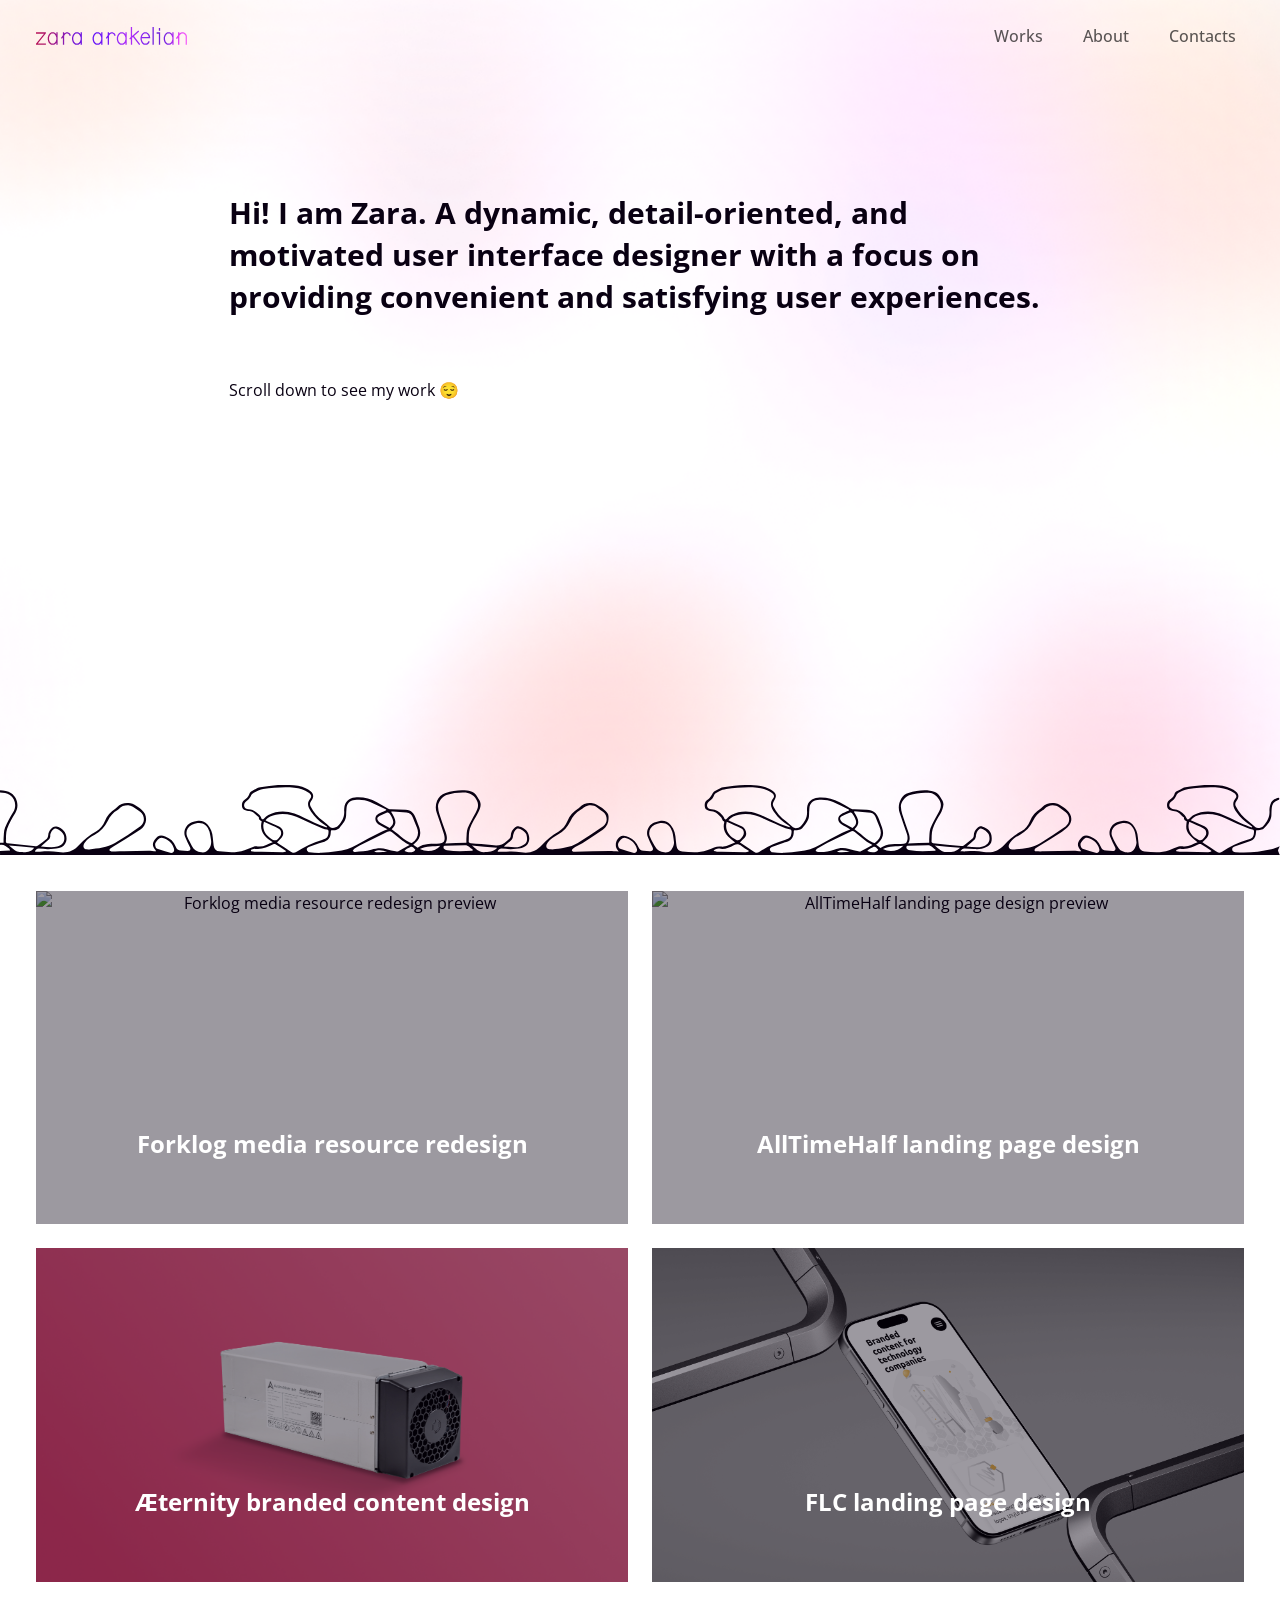
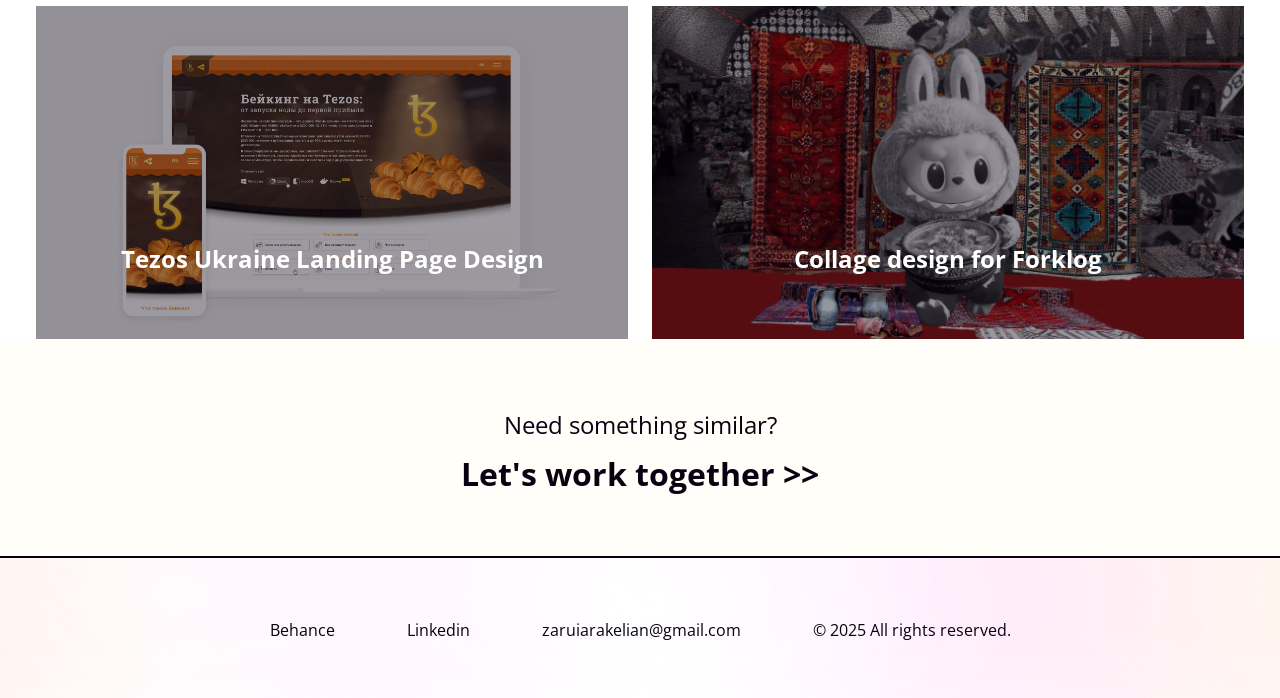
==== index.html @ 42872d37 "first commit" ====
<!DOCTYPE html>
<html lang="en">

<head>
    <meta charset="UTF-8">
    <meta name="viewport" content="width=device-width, initial-scale=1.0">
    <title>Zara Arakelian | Portfolio</title>
    <meta name="description"
        content="Portfolio website of Zara Arakelian, UI designer focused on convenient and satisfying user experiences.">
    <link rel="preconnect" href="https://fonts.googleapis.com">
    <link rel="preconnect" href="https://fonts.gstatic.com" crossorigin>
    <link href="https://fonts.googleapis.com/css2?family=Open+Sans:wght@400;600;700;800&display=swap" rel="stylesheet">
    <link href="https://cdn.jsdelivr.net/npm/bootstrap@5.3.3/dist/css/bootstrap.min.css" rel="stylesheet">
    <link rel="stylesheet" href="css/style.css">
</head>

<body>
    <header class="site-header">
        <div class="desktop-container">
            <div class="container-fluid">
                <!-- <nav class="desktop-nav" aria-label="Main navigation">
                        <a href="#works">Works</a>
                        <a href="about.html">About</a>
                        <a href="contact.html">Contacts</a>
                    </nav> -->
                <nav class="navbar navbar-expand-lg justify-content-between">
                    <a href="index.html" class="logo">
                        <img src="images/logo_zara_arakelian.svg" alt="Zara Arakelian logo">
                    </a>
                    <button class="navbar-toggler" type="button" data-bs-toggle="collapse" data-bs-target="#navbarNav">
                        <span class="navbar-toggler-icon"></span>
                    </button>
                    <div class="collapse navbar-collapse justify-content-end" id="navbarNav">
                        <ul class="navbar-nav">
                            <li class="nav-item">
                                <a class="nav-link" href="#works">Works</a>
                            </li>
                            <li class="nav-item">
                                <a class="nav-link" href="about.html">About</a>
                            </li>
                            <li class="nav-item">
                                <a class="nav-link" href="contact.html">Contacts</a>
                            </li>
                        </ul>
                    </div>
                </nav>
            </div>
        </div>
    </header>

    <main>
        <section class="hero-section">
            <div class="desktop-container">
                <div class="hero-text-wrap">
                    <h1>
                        Hi! I am Zara. A dynamic, detail-oriented, and motivated user
                        interface designer with a focus on providing convenient and
                        satisfying user experiences.
                    </h1>

                    <p class="scroll-note"><a href="#works">Scroll down to see my work 😌</a></p>
                </div>
            </div>

            <div class="hero-line">
                <img src="images/line-art.svg" alt="">
            </div>
        </section>

        <section class="projects-section" id="works">
            <div class="desktop-container">
                <div class="projects-grid container">
                    <div class="row g-4">
                        <article class="col-12 col-md-6 col-lg-6">
                            <div class="project-card">
                                <a href="forklog.html" class="project-link">
                                    <img src="images/project-forklog.png" alt="Forklog media resource redesign preview">
                                    <h2>Forklog media resource redesign</h2>
                                </a>
                            </div>
                        </article>

                        <article class="col-12 col-md-6 col-lg-6">
                            <div class="project-card">
                                <a href="AllTimeHalf.html" class="project-link">
                                    <img src="images/project-alltimehalf.png"
                                        alt="AllTimeHalf landing page design preview">
                                    <h2>AllTimeHalf landing page design</h2>
                                </a>
                            </div>
                        </article>

                        <article class="col-12 col-md-6 col-lg-6">
                            <div class="project-card">
                                <a href="Æternity.html" class="project-link">
                                    <img src="images/project-aeternity.png"
                                        alt="Æternity branded content design preview">
                                    <h2>Æternity branded content design</h2>
                                </a>
                            </div>
                        </article>

                        <article class="col-12 col-md-6 col-lg-6">
                            <div class="project-card">
                                <a href="FLC.html" class="project-link">
                                    <img src="images/project-flc.png" alt="FLC landing page design preview">
                                    <h2>FLC landing page design</h2>
                                </a>
                            </div>
                        </article>

                        <article class="col-12 col-md-6 col-lg-6">
                            <div class="project-card">
                                <a href="Tezos.html" class="project-link">
                                    <img src="images/project-tezos.png" alt="Tezos Ukraine Landing Page Design preview">
                                    <h2>Tezos Ukraine Landing Page Design</h2>
                                </a>
                            </div>
                        </article>

                        <article class="col-12 col-md-6 col-lg-6">
                            <div class="project-card">
                                <a href="Collage.html" class="project-link">
                                    <img src="images/labubu.png" alt="Collage design for Forklog preview">
                                    <h2>Collage design for Forklog</h2>
                                </a>
                            </div>
                        </article>
                    </div>
                </div>
            </div>
        </section>

        <section class="work-cta-section">
            <div class="desktop-container">
                <div class="work-cta-wrap">
                    <p class="work-cta-subtitle">Need something similar?</p>
                    <a href="contact.html" class="work-cta-link">Let's work together &gt;&gt;</a>
                </div>
            </div>
        </section>
    </main>

    <footer class="site-footer">
        <div class="footer-container">
            <div class="footer-links">
                <a href="https://www.behance.net/zaruiarakelian">Behance</a>
                <a href="https://www.linkedin.com/in/zarui-arakelian/">Linkedin</a>
                <a href="mailto:zaruiarakelian@gmail.com">zaruiarakelian@gmail.com</a>
                <p class="copyright">© 2025 All rights reserved.</p>
            </div>
        </div>   
    </footer>

</body>

<script src="https://cdn.jsdelivr.net/npm/bootstrap@5.3.0/dist/js/bootstrap.bundle.min.js"></script>
</body>

</html>
---- css/style.css ----
* {
    box-sizing: border-box;
}

html {
    scroll-behavior: smooth;
}

body {
    margin: 0;
    padding: 0;
    font-family: "Open Sans", sans-serif;
    color: #090012;
    font-size: 16px;
}



img {
    display: block;
    max-width: 100%;
}


a {
    text-decoration: none;
    color: inherit;
}

a:hover {
    color: #560EC3;
}

.logo img {
    height: 18px;
    width: auto;
}

.desktop-container {
    display: flex;
    width: 100%;
    padding-left: 24px;
    padding-right: 24px;
    margin: 0 auto;
    justify-content: center;
}

/* HEADER */
.site-header {
    position: fixed;
    top: 0;
    left: 0;
    width: 100%;
    z-index: 10;
    padding-top: 8px;
    /* background-color: #FFFEF966; */
    height: auto;
    min-height: 70px;
}

.header-row {
    display: flex;
    align-items: center;
    justify-content: space-between;
}

@media (max-width: 991.98px) {
    .navbar {
        align-items: flex-start;
    }

    .navbar-collapse {
        width: 100%;
        margin-top: 12px;
        background-color: #090012;
        border-radius: 16px;
        padding: 16px 20px;

    }

    .nav-item a {
        color: #FCF7EE;
    }

    .navbar-nav {
        gap: 24px;
    }
}

.navbar-nav {
    gap: 24px;
}

.nav-item a {
    font-size: 16px;
    font-weight: 500;
}

.nav-item a:hover {
    color: #560EC3;
}

.navbar-toggler {
    border: none;
    box-shadow: none;
}

.navbar-toggler:focus {
    box-shadow: none;
}

/* .navbar-toggler-icon{
  background-image: url("images/Menu.svg");
} */


/* HERO */
.hero-section {
    background-image: url("../images/background.png");
    background-size: cover;
    background-position: center;
    background-repeat: no-repeat;
    min-height: 95vh;
    position: center;
    padding-top: 15%;
}


.hero-text-wrap {
    width: 70%;
    max-width: 1440px;
    /* margin-left: 15%; */
    margin: 0 auto;
    padding: 0 20px;
    box-sizing: border-box;
}

.hero-text-wrap h1 {
    margin: 0;
    font-size: 30px;
    line-height: 140%;
    font-weight: 700;
    letter-spacing: -0 em;
}

.scroll-note {
    margin-top: 64px;
    font-size: 16px;
    line-height: 1.1;
    font-weight: 400;
}

.hero-line {
    position: absolute;
    left: 0;
    right: 0;
    bottom: 5vh;
    width: 100%;
}

.hero-line img {
    width: 100%;
    height: auto;
}

/* PROJECTS */
.projects-section {
    padding: 36px 0 0;
}

.projects-grid {
    display: flex;
    /* grid-template-columns: repeat(2, 1fr); */
    /* gap: 24px; */
    width: 100%;
    flex-wrap: wrap;
    background-color: #ffffff;
}

.container {
    max-width: 1440px;
}


.project-card {
    overflow: hidden;
    position: relative;
    /* background: #d9d9d9; */
    text-align: center;
    transition: border-radius 0.3s ease;
}

.project-card:hover {
    border-radius: 400px;
}

.project-link {
    position: relative;
    display: block;
    aspect-ratio: 657 / 370;
}

/* .project-card:hover img {
    transform: scale(1.01);
} */

.project-link img {
    width: 100%;
    height: 100%;
    object-fit: cover;
}

.project-link::after {
    content: "";
    position: absolute;
    inset: 0;
    background: rgba(9, 0, 18, 0.4);
}

.project-link h2 {
    position: absolute;
    left: 16px;
    right: 16px;
    bottom: 60px;
    text-align: center;
    color: #ffffff;
    font-size: 24px;
    line-height: 1;
    font-weight: 700;
    z-index: 2;
}

/* CTA */
.cta-section {
    padding: 0 0 80px;
}

.cta-wrap {
    text-align: center;
}

.cta-link {
    display: inline-block;
    font-size: 30px;
    line-height: 1;
    font-weight: 700;
    /* letter-spacing: -0.03em; */
}

/* FOOTER */
.site-footer {
    padding: 10px 36px 60px;
    border-top: 2px solid #090012;
    background-image: url("../images/footer-background.png");
    background-size: cover;
    background-position: center;
    background-repeat: no-repeat;
    justify-content: center;
}

.footer-links {
    display: flex;
    gap: 72px;
    margin-top: 54px;
    justify-content: center;
}

.footer-links a {
    font-size: 16px;
    line-height: 1;
    font-weight: 400;
}

.copyright {
    margin: 0;
    font-size: 16px;
    line-height: 1;
    font-weight: 400;
}

.contact-page {
    padding-top: 140px;
    min-height: 100vh;
    background:
        linear-gradient(rgba(255, 255, 255, 0.72), rgba(255, 255, 255, 0.72)),
        url("../images/contact-bg-desktop.jpg") center top / cover no-repeat;
}

.contact-section {
    padding: 40px 0 80px;
}

.contact-layout {
    width: 100%;
    max-width: 829px;
}

.contact-title {
    margin: 0;
    font-size: 40px;
    line-height: 0.95;
    font-weight: 700;
    color: #090012;
}

.contact-info {
    display: flex;
    flex-direction: column;
    gap: 24px;
}

.contact-item {
    display: flex;
    align-items: center;
    gap: 16px;
}

.contact-icon {
    width: 34px;
    height: 34px;
}

.contact-item p,
.contact-item a {
    margin: 0;
    font-size: 17px;
    color: #090012;
}

.contact-item a:hover {
    color: #560EC3;
}

.contact-meta p {
    margin-bottom: 24px;
    font-size: 22px;
    line-height: 1.4;
    color: #090012;
}

.contact-meta a {
    color: #090012;
}

.contact-form {
    max-width: 100%;
}

.form-label {
    margin-bottom: 12px;
    font-size: 14px;
    font-weight: 400;
    color: #090012;
}

.form-bottom {
    text-align: right;
}

/* по умолчанию поля обычные */

.custom-input {
    min-height: 48px;
    padding: 14px 18px;
    border: 1px solid #F2E6DA;
    border-radius: 8px;
    background-color: #FCF7EE;
    color: #090012;
    font-size: 14px;
    box-shadow: none;
}

/* красная рамка только после submit */
.was-validated .custom-input:invalid {
    border-color: #DF3737;
}

/* зелёная рамка только после submit */
.was-validated .custom-input:valid {
    border-color: #BADA55;
}

/* textarea */
.custom-textarea {
    min-height: 190px;
    resize: vertical;
}

.custom-input:focus {
    background-color: #FCF7EE;
    color: #090012;
    box-shadow: none;
    border: 1px solid #8598d3;
}

.invalid-feedback {
    display: none;
    font-size: 15px;
    color: #DF3737;
}

.was-validated .custom-input:invalid~.invalid-feedback {
    display: block;
}

/* note */
.form-note {
    margin-bottom: 20px;
    font-size: 14px;
    font-weight: 400;
    color: #090012;
    text-align: left;
}

/* button */
.submit-btn {
    min-width: 180px;
    padding: 8px 72px;
    border: 2px solid #090012;
    border-radius: 999px;
    background-color: transparent;
    color: #090012;
    font-size: 20px;
    font-weight: 700;
    transition: 0.25s ease;
}

.submit-btn:hover,
.submit-btn:focus-visible {
    background-color: #090012;
    color: #FFFEF9;
    border-color: #090012;
}

/* active nav item */
.active-link {
    position: relative;
}

.active-link::after {
    content: "";
    position: absolute;
    left: 0;
    bottom: -6px;
    width: 100%;
    height: 2px;
    background: #090012;
}

.about-page .custom-container {
    max-width: 657px;
    margin-top: 114px;
    margin-bottom: 114px;
}

.about-page h1 {
    font-size: 40px;
    font-weight: 700;
    margin-bottom: 24px;
}

.about-page h2 {
    font-size: 16px;
    font-weight: 700;
    text-transform: uppercase;
    text-align: right;
}

.about-page+hr {
    width: 70%;
    margin: 0 auto 0 auto;
    height: 0;
    border: 1px solid #090012;
    background-color: #090012;
}

.about-page .row {
    margin-bottom: 24px;
}

.about-page .row p,
.about-page .row li {
    line-height: 1.6;
}

/* responsive */
@media (max-width: 991.98px) {
    .contact-page {
        padding-top: 110px;
        background:
            linear-gradient(rgba(255, 255, 255, 0.72), rgba(255, 255, 255, 0.72)),
            url("../images/contact-bg-mobile.jpg") center top / cover no-repeat;
    }

    .contact-title {
        font-size: 52px;
    }

    .contact-meta p {
        font-size: 18px;
    }

    .form-label {
        font-size: 18px;
    }

    .project-link h2 {
        font-size: 16px;
        bottom: 20px;
    }
}

@media (max-width: 575.98px) {
    .contact-title {
        font-size: 42px;
    }

    .custom-input {
        font-size: 16px;
        min-height: 54px;
    }

    .project-link h2 {
        font-size: 16px;
    }

    .submit-btn {
        width: 100%;
        font-size: 18px;
    }
}


/* WORK PAGE */
.work-page {
    background: #FFFEF9;
    color: #090012;
}

.work-hero {
    padding-top: 120px;
    padding-bottom: 112px;
}

.work-heading-block {
    max-width: 520px;
}

.work-title {
    margin: 0 0 28px;
    font-size: 38px;
    font-weight: 800;
    color: #090012;
}

.work-project-link {
    display: inline-block;
    margin-bottom: 18px;
    font-size: 20px;
    line-height: 1.2;
    text-decoration: underline;
    color: #090012;
}

.work-year {
    margin: 0;
    font-size: 20px;
    line-height: 1.2;
    color: #090012;
}

.work-description-block {
    max-width: 620px;
    padding-top: 12px;
}

.work-description-block p {
    margin: 0;
    font-size: 20px;
    line-height: 1.35;
    color: #090012;
}

.work-cover-block {
    margin-top: 56px;
}

.work-cover-image {
    width: 100%;
    display: block;
    object-fit: cover;
}

.work-meta-block {
    margin-top: 56px;
    justify-content: center;
}

.tag-group {
    max-width: 100%;
}

.tag-title {
    margin: 0 0 16px;
    font-size: 24px;
    line-height: 1.1;
    font-weight: 700;
    color: #090012;
}

.tag-list {
    display: flex;
    flex-wrap: wrap;
    gap: 14px;
}

.tag-pill {
    display: inline-flex;
    align-items: center;
    justify-content: center;
    min-width: 140px;
    min-height: 36px;
    padding: 8px 18px;
    border-radius: 8px;
    background: #F1EFED;
    font-size: 14px;
    line-height: 1;
    color: #090012;
}

.work-divider-line {
    width: 100%;
    overflow: hidden;
    line-height: 0;
}

.work-divider-line img {
    width: 100%;
    display: block;
    transform: scaleY(-1);
}

.work-cta-section {
    padding: 72px 0 64px;
    background: #FFFEF9;
}

.work-cta-wrap {
    text-align: center;
}

.work-cta-subtitle {
    margin: 0 0 18px;
    font-size: 24px;
    line-height: 1.2;
    font-weight: 400;
    color: #090012;
}

.work-cta-link {
    display: inline-block;
    font-size: 32px;
    line-height: 1;
    font-weight: 700;
    color: #090012;
    transition: transform 0.25s ease;
}

.work-cta-link:hover,
.work-cta-link:focus-visible {
    transform: translateX(6px);
}

.site-footer-work {
    border-top: 3px solid #090012;
    background:
        linear-gradient(rgba(255, 255, 255, 0.55), rgba(255, 255, 255, 0.55)),
        url("../images/footer-bg-desktop.jpg") center / cover no-repeat;
}

.footer-links-work {
    gap: 42px;
    justify-content: center;
    flex-wrap: wrap;
}

.footer-links-work .copyright {
    margin-left: 12px;
}

/* responsive */
@media (max-width: 1199.98px) {
    .work-title {
        font-size: 58px;
    }

    .work-description-block p {
        font-size: 18px;
    }
}

@media (max-width: 991.98px) {
    .work-hero {
        padding-top: 104px;
        padding-bottom: 56px;
    }

    .work-title {
        font-size: 48px;
        max-width: 9ch;
    }

    .work-project-link,
    .work-year,
    .work-description-block p {
        font-size: 18px;
    }

    .work-cover-block {
        margin-top: 36px;
    }

    .work-meta-block {
        margin-top: 40px;
    }

    .tag-title {
        font-size: 20px;
    }

    .tag-pill {
        min-width: 120px;
    }

    .work-cta-section {
        padding: 56px 0 52px;
    }

    .work-cta-subtitle {
        font-size: 20px;
    }

    .work-cta-link {
        font-size: 26px;
    }

    .site-footer-work {
        background:
            linear-gradient(rgba(255, 255, 255, 0.55), rgba(255, 255, 255, 0.55)),
            url("../images/footer-bg-mobile.jpg") center / cover no-repeat;
    }
}

@media (max-width: 575.98px) {
    .work-hero {
        padding-top: 92px;
        padding-bottom: 48px;
    }

    .work-title {
        margin-bottom: 22px;
        font-size: 36px;
        line-height: 1.05;
        max-width: 8ch;
    }

    .work-project-link {
        margin-bottom: 20px;
        font-size: 16px;
    }

    .work-year {
        font-size: 16px;
    }

    .work-description-block {
        padding-top: 0;
    }

    .work-description-block p {
        font-size: 16px;
        line-height: 1.4;
    }

    .work-cover-block {
        margin-top: 28px;
    }

    .work-meta-block {
        margin-top: 36px;
    }

    .tag-title {
        margin-bottom: 14px;
        font-size: 18px;
    }

    .tag-list {
        gap: 10px 16px;
    }

    .tag-pill {
        min-width: 104px;
        min-height: 32px;
        padding: 8px 14px;
        font-size: 12px;
    }

    .work-cta-section {
        padding: 48px 0 44px;
    }

    .work-cta-subtitle {
        margin-bottom: 14px;
        font-size: 18px;
    }

    .work-cta-link {
        font-size: 24px;
    }

    .footer-links-work {
        justify-content: flex-start;
        gap: 18px 28px;
    }

    .footer-links-work .copyright {
        margin-left: 0;
        width: 100%;
    }
}
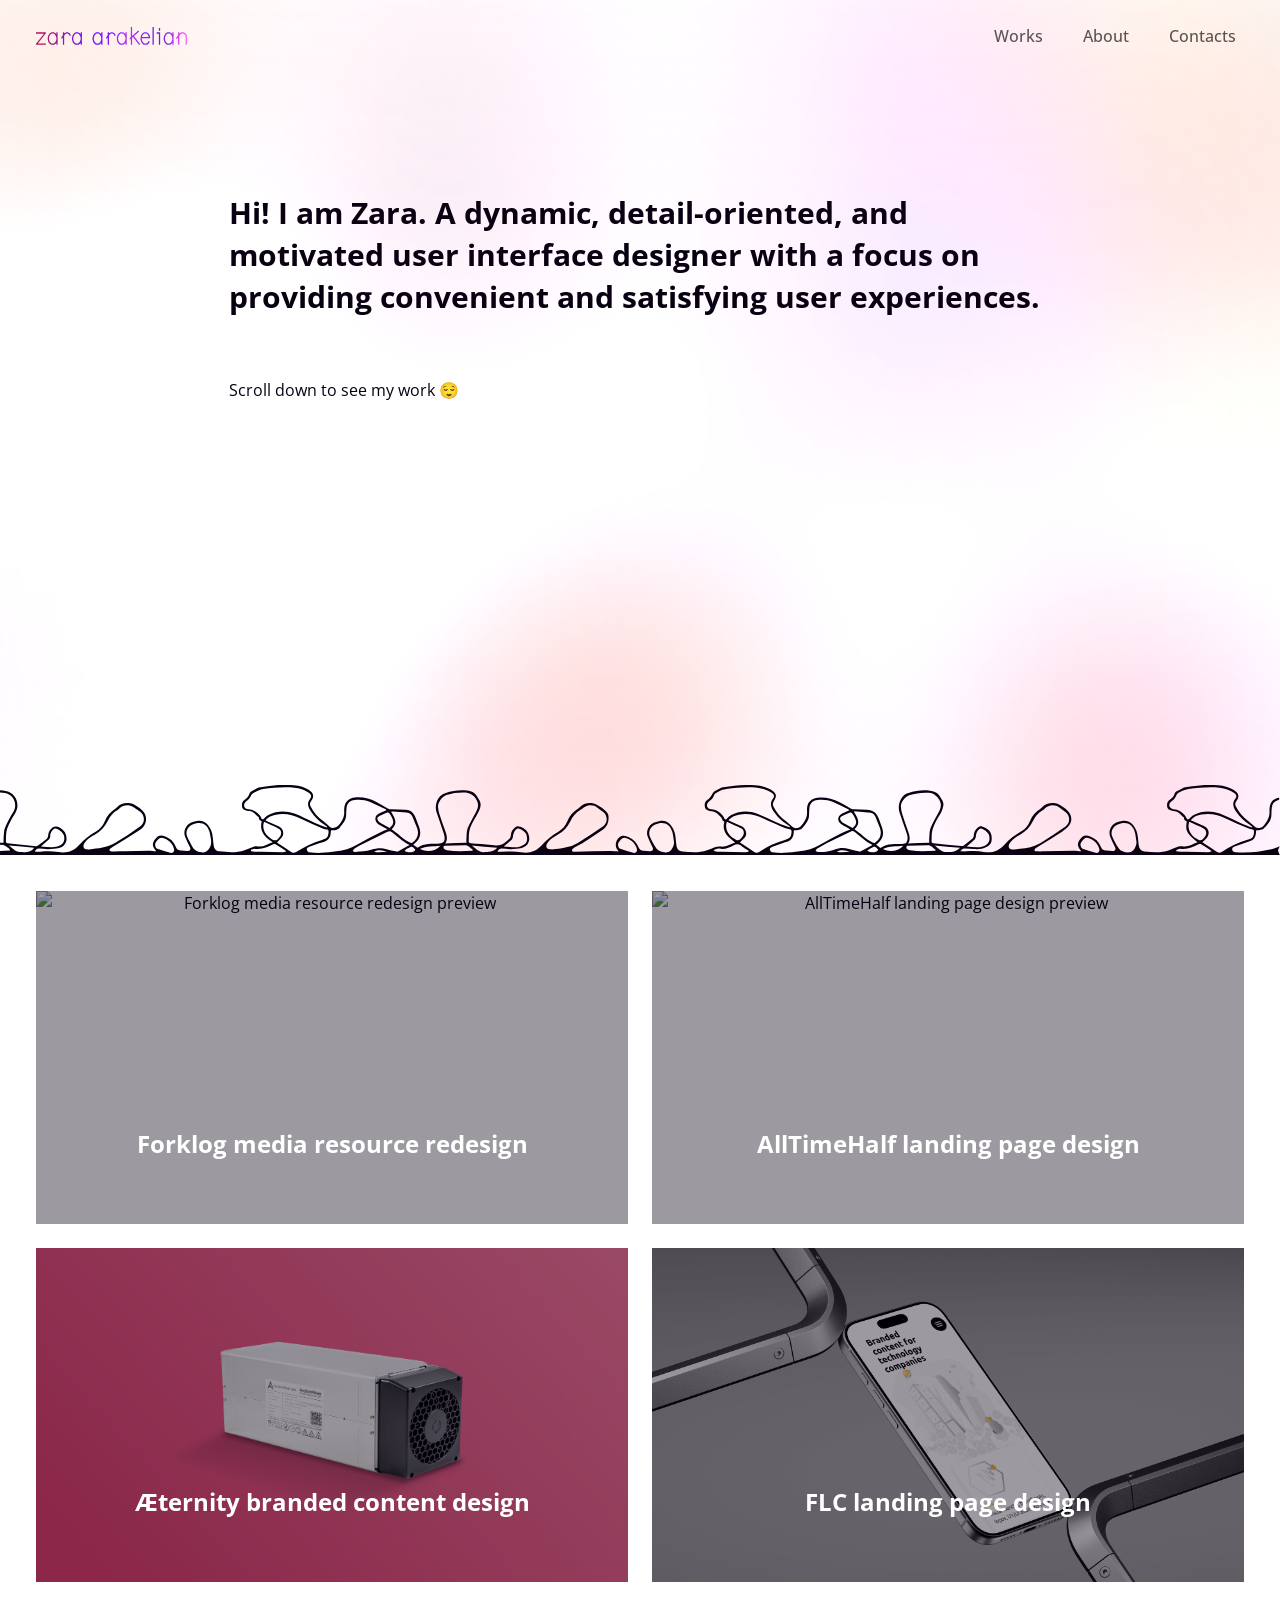
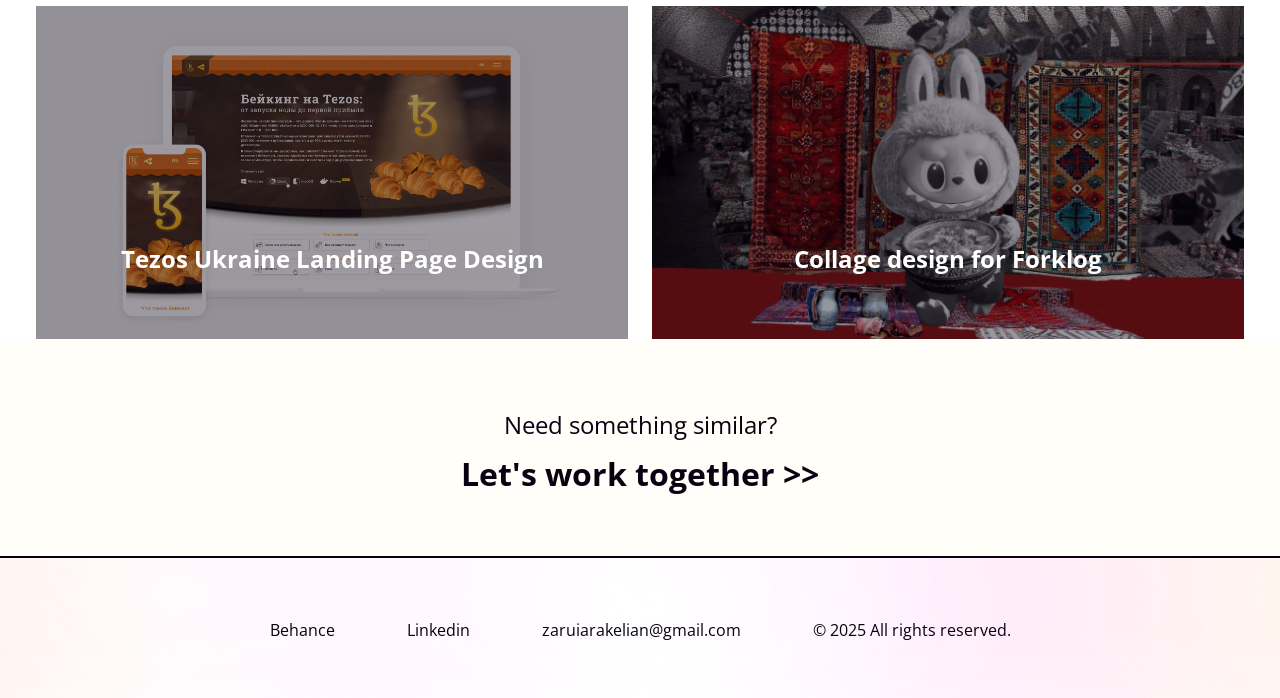
==== commit f8065765: "first commit" ====
--- a/index.html
+++ b/index.html
@@ -12,6 +12,12 @@
     <link href="https://fonts.googleapis.com/css2?family=Open+Sans:wght@400;600;700;800&display=swap" rel="stylesheet">
     <link href="https://cdn.jsdelivr.net/npm/bootstrap@5.3.3/dist/css/bootstrap.min.css" rel="stylesheet">
     <link rel="stylesheet" href="css/style.css">
+    <link rel="icon" type="image/png" href="images/favicon.png">
+    <meta property="og:title" content="Zara Arakelian Portfolio">
+    <meta property="og:description" content="UI/UX designer portfolio with selected works and case studies.">
+    <meta property="og:image" content="https://github.com/zaruiarakelian/Portf-final/blob/main/images/opengraph.png">
+    <meta property="og:type" content="website">
+    <meta property="og:url" content="https://zaruiarakelian.github.io/Portf-final/index.html">
 </head>
 
 <body>
@@ -52,13 +58,14 @@
         <section class="hero-section">
             <div class="desktop-container">
                 <div class="hero-text-wrap">
-                    <h1>
+                    <h1 class="hero-title animate-up">
                         Hi! I am Zara. A dynamic, detail-oriented, and motivated user
                         interface designer with a focus on providing convenient and
                         satisfying user experiences.
                     </h1>
 
-                    <p class="scroll-note"><a href="#works">Scroll down to see my work 😌</a></p>
+                    <p class="scroll-note animate-up animate-delay-1"><a href="#works">Scroll down to see my work 😌</a>
+                    </p>
                 </div>
             </div>
 
@@ -149,7 +156,7 @@
                 <a href="mailto:zaruiarakelian@gmail.com">zaruiarakelian@gmail.com</a>
                 <p class="copyright">© 2025 All rights reserved.</p>
             </div>
-        </div>   
+        </div>
     </footer>
 
 </body>
--- a/css/style.css
+++ b/css/style.css
@@ -1,3 +1,25 @@
+/* ROOT VARIABLES */
+:root {
+    --color-text: #090012;
+    --color-accent: #560EC3;
+
+    --color-white: #ffffff;
+    --color-bg-main: #FFFEF9;
+    --color-bg-light: #FCF7EE;
+    --color-bg-tag: #F1EFED;
+
+    --color-border: #F2E6DA;
+    --color-focus: #8598d3;
+
+    --color-error: #DF3737;
+    --color-success: #BADA55;
+
+    --color-overlay: rgba(9, 0, 18, 0.4);
+    --color-header-mobile-bg: #090012;
+    --color-header-mobile-link: #FCF7EE;
+}
+
+/* BASE */
 * {
     box-sizing: border-box;
 }
@@ -10,25 +32,22 @@
     margin: 0;
     padding: 0;
     font-family: "Open Sans", sans-serif;
-    color: #090012;
+    color: var(--color-text);
     font-size: 16px;
 }
-
-
 
 img {
     display: block;
     max-width: 100%;
 }
 
-
 a {
     text-decoration: none;
     color: inherit;
 }
 
 a:hover {
-    color: #560EC3;
+    color: var(--color-accent);
 }
 
 .logo img {
@@ -53,7 +72,6 @@
     width: 100%;
     z-index: 10;
     padding-top: 8px;
-    /* background-color: #FFFEF966; */
     height: auto;
     min-height: 70px;
 }
@@ -64,29 +82,6 @@
     justify-content: space-between;
 }
 
-@media (max-width: 991.98px) {
-    .navbar {
-        align-items: flex-start;
-    }
-
-    .navbar-collapse {
-        width: 100%;
-        margin-top: 12px;
-        background-color: #090012;
-        border-radius: 16px;
-        padding: 16px 20px;
-
-    }
-
-    .nav-item a {
-        color: #FCF7EE;
-    }
-
-    .navbar-nav {
-        gap: 24px;
-    }
-}
-
 .navbar-nav {
     gap: 24px;
 }
@@ -97,7 +92,7 @@
 }
 
 .nav-item a:hover {
-    color: #560EC3;
+    color: var(--color-accent);
 }
 
 .navbar-toggler {
@@ -108,11 +103,6 @@
 .navbar-toggler:focus {
     box-shadow: none;
 }
-
-/* .navbar-toggler-icon{
-  background-image: url("images/Menu.svg");
-} */
-
 
 /* HERO */
 .hero-section {
@@ -125,11 +115,9 @@
     padding-top: 15%;
 }
 
-
 .hero-text-wrap {
     width: 70%;
     max-width: 1440px;
-    /* margin-left: 15%; */
     margin: 0 auto;
     padding: 0 20px;
     box-sizing: border-box;
@@ -140,7 +128,7 @@
     font-size: 30px;
     line-height: 140%;
     font-weight: 700;
-    letter-spacing: -0 em;
+    letter-spacing: 0;
 }
 
 .scroll-note {
@@ -163,6 +151,32 @@
     height: auto;
 }
 
+.hero-title,
+.scroll-note {
+    opacity: 0;
+    transform: translateY(30px);
+}
+
+.animate-up {
+    animation: fadeUp 1s ease forwards;
+}
+
+.animate-delay-1 {
+    animation-delay: 0.5s;
+}
+
+@keyframes fadeUp {
+    from {
+        opacity: 0;
+        transform: translateY(30px);
+    }
+
+    to {
+        opacity: 1;
+        transform: translateY(0);
+    }
+}
+
 /* PROJECTS */
 .projects-section {
     padding: 36px 0 0;
@@ -170,24 +184,20 @@
 
 .projects-grid {
     display: flex;
-    /* grid-template-columns: repeat(2, 1fr); */
-    /* gap: 24px; */
     width: 100%;
     flex-wrap: wrap;
-    background-color: #ffffff;
+    background-color: var(--color-white);
 }
 
 .container {
     max-width: 1440px;
 }
-
 
 .project-card {
     overflow: hidden;
     position: relative;
-    /* background: #d9d9d9; */
     text-align: center;
-    transition: border-radius 0.3s ease;
+    transition: border-radius 0.3s ease, transform 0.3s ease;
 }
 
 .project-card:hover {
@@ -200,21 +210,22 @@
     aspect-ratio: 657 / 370;
 }
 
-/* .project-card:hover img {
-    transform: scale(1.01);
-} */
-
 .project-link img {
     width: 100%;
     height: 100%;
     object-fit: cover;
+    transition: transform 0.3s ease;
+}
+
+.project-card:hover img {
+    transform: scale(1.1);
 }
 
 .project-link::after {
     content: "";
     position: absolute;
     inset: 0;
-    background: rgba(9, 0, 18, 0.4);
+    background: var(--color-overlay);
 }
 
 .project-link h2 {
@@ -223,7 +234,7 @@
     right: 16px;
     bottom: 60px;
     text-align: center;
-    color: #ffffff;
+    color: var(--color-white);
     font-size: 24px;
     line-height: 1;
     font-weight: 700;
@@ -244,13 +255,12 @@
     font-size: 30px;
     line-height: 1;
     font-weight: 700;
-    /* letter-spacing: -0.03em; */
 }
 
 /* FOOTER */
 .site-footer {
     padding: 10px 36px 60px;
-    border-top: 2px solid #090012;
+    border-top: 2px solid var(--color-text);
     background-image: url("../images/footer-background.png");
     background-size: cover;
     background-position: center;
@@ -278,6 +288,7 @@
     font-weight: 400;
 }
 
+/* CONTACT PAGE */
 .contact-page {
     padding-top: 140px;
     min-height: 100vh;
@@ -300,7 +311,7 @@
     font-size: 40px;
     line-height: 0.95;
     font-weight: 700;
-    color: #090012;
+    color: var(--color-text);
 }
 
 .contact-info {
@@ -324,22 +335,22 @@
 .contact-item a {
     margin: 0;
     font-size: 17px;
-    color: #090012;
+    color: var(--color-text);
 }
 
 .contact-item a:hover {
-    color: #560EC3;
+    color: var(--color-accent);
 }
 
 .contact-meta p {
     margin-bottom: 24px;
     font-size: 22px;
     line-height: 1.4;
-    color: #090012;
+    color: var(--color-text);
 }
 
 .contact-meta a {
-    color: #090012;
+    color: var(--color-text);
 }
 
 .contact-form {
@@ -350,76 +361,69 @@
     margin-bottom: 12px;
     font-size: 14px;
     font-weight: 400;
-    color: #090012;
+    color: var(--color-text);
 }
 
 .form-bottom {
     text-align: right;
 }
-
-/* по умолчанию поля обычные */
 
 .custom-input {
     min-height: 48px;
     padding: 14px 18px;
-    border: 1px solid #F2E6DA;
+    border: 1px solid var(--color-border);
     border-radius: 8px;
-    background-color: #FCF7EE;
-    color: #090012;
+    background-color: var(--color-bg-light);
+    color: var(--color-text);
     font-size: 14px;
     box-shadow: none;
 }
 
-/* красная рамка только после submit */
 .was-validated .custom-input:invalid {
-    border-color: #DF3737;
-}
-
-/* зелёная рамка только после submit */
+    border-color: var(--color-error);
+}
+
 .was-validated .custom-input:valid {
-    border-color: #BADA55;
-}
-
-/* textarea */
+    border-color: var(--color-success);
+}
+
 .custom-textarea {
     min-height: 190px;
     resize: vertical;
 }
 
 .custom-input:focus {
-    background-color: #FCF7EE;
-    color: #090012;
+    background-color: var(--color-bg-light);
+    color: var(--color-text);
     box-shadow: none;
-    border: 1px solid #8598d3;
+    border: 1px solid var(--color-focus);
 }
 
 .invalid-feedback {
     display: none;
     font-size: 15px;
-    color: #DF3737;
+    color: var(--color-error);
 }
 
 .was-validated .custom-input:invalid~.invalid-feedback {
     display: block;
 }
 
-/* note */
 .form-note {
     margin-bottom: 20px;
     font-size: 14px;
     font-weight: 400;
-    color: #090012;
+    color: var(--color-text);
     text-align: left;
 }
 
-/* button */
 .submit-btn {
     min-width: 180px;
     padding: 8px 72px;
-    border: 2px solid #090012;
+    border: 2px solid var(--color-text);
     border-radius: 999px;
     background-color: transparent;
-    color: #090012;
+    color: var(--color-text);
     font-size: 20px;
     font-weight: 700;
     transition: 0.25s ease;
@@ -427,12 +431,11 @@
 
 .submit-btn:hover,
 .submit-btn:focus-visible {
-    background-color: #090012;
-    color: #FFFEF9;
-    border-color: #090012;
-}
-
-/* active nav item */
+    background-color: var(--color-text);
+    color: var(--color-bg-main);
+    border-color: var(--color-text);
+}
+
 .active-link {
     position: relative;
 }
@@ -444,9 +447,10 @@
     bottom: -6px;
     width: 100%;
     height: 2px;
-    background: #090012;
-}
-
+    background: var(--color-text);
+}
+
+/* ABOUT PAGE */
 .about-page .custom-container {
     max-width: 657px;
     margin-top: 114px;
@@ -470,8 +474,8 @@
     width: 70%;
     margin: 0 auto 0 auto;
     height: 0;
-    border: 1px solid #090012;
-    background-color: #090012;
+    border: 1px solid var(--color-text);
+    background-color: var(--color-text);
 }
 
 .about-page .row {
@@ -483,58 +487,10 @@
     line-height: 1.6;
 }
 
-/* responsive */
-@media (max-width: 991.98px) {
-    .contact-page {
-        padding-top: 110px;
-        background:
-            linear-gradient(rgba(255, 255, 255, 0.72), rgba(255, 255, 255, 0.72)),
-            url("../images/contact-bg-mobile.jpg") center top / cover no-repeat;
-    }
-
-    .contact-title {
-        font-size: 52px;
-    }
-
-    .contact-meta p {
-        font-size: 18px;
-    }
-
-    .form-label {
-        font-size: 18px;
-    }
-
-    .project-link h2 {
-        font-size: 16px;
-        bottom: 20px;
-    }
-}
-
-@media (max-width: 575.98px) {
-    .contact-title {
-        font-size: 42px;
-    }
-
-    .custom-input {
-        font-size: 16px;
-        min-height: 54px;
-    }
-
-    .project-link h2 {
-        font-size: 16px;
-    }
-
-    .submit-btn {
-        width: 100%;
-        font-size: 18px;
-    }
-}
-
-
 /* WORK PAGE */
 .work-page {
-    background: #FFFEF9;
-    color: #090012;
+    background: var(--color-bg-main);
+    color: var(--color-text);
 }
 
 .work-hero {
@@ -550,7 +506,7 @@
     margin: 0 0 28px;
     font-size: 38px;
     font-weight: 800;
-    color: #090012;
+    color: var(--color-text);
 }
 
 .work-project-link {
@@ -559,14 +515,14 @@
     font-size: 20px;
     line-height: 1.2;
     text-decoration: underline;
-    color: #090012;
+    color: var(--color-text);
 }
 
 .work-year {
     margin: 0;
     font-size: 20px;
     line-height: 1.2;
-    color: #090012;
+    color: var(--color-text);
 }
 
 .work-description-block {
@@ -578,7 +534,7 @@
     margin: 0;
     font-size: 20px;
     line-height: 1.35;
-    color: #090012;
+    color: var(--color-text);
 }
 
 .work-cover-block {
@@ -605,7 +561,7 @@
     font-size: 24px;
     line-height: 1.1;
     font-weight: 700;
-    color: #090012;
+    color: var(--color-text);
 }
 
 .tag-list {
@@ -622,10 +578,10 @@
     min-height: 36px;
     padding: 8px 18px;
     border-radius: 8px;
-    background: #F1EFED;
+    background: var(--color-bg-tag);
     font-size: 14px;
     line-height: 1;
-    color: #090012;
+    color: var(--color-text);
 }
 
 .work-divider-line {
@@ -642,7 +598,7 @@
 
 .work-cta-section {
     padding: 72px 0 64px;
-    background: #FFFEF9;
+    background: var(--color-bg-main);
 }
 
 .work-cta-wrap {
@@ -654,7 +610,7 @@
     font-size: 24px;
     line-height: 1.2;
     font-weight: 400;
-    color: #090012;
+    color: var(--color-text);
 }
 
 .work-cta-link {
@@ -662,7 +618,7 @@
     font-size: 32px;
     line-height: 1;
     font-weight: 700;
-    color: #090012;
+    color: var(--color-text);
     transition: transform 0.25s ease;
 }
 
@@ -672,7 +628,7 @@
 }
 
 .site-footer-work {
-    border-top: 3px solid #090012;
+    border-top: 3px solid var(--color-text);
     background:
         linear-gradient(rgba(255, 255, 255, 0.55), rgba(255, 255, 255, 0.55)),
         url("../images/footer-bg-desktop.jpg") center / cover no-repeat;
@@ -688,7 +644,7 @@
     margin-left: 12px;
 }
 
-/* responsive */
+/* RESPONSIVE */
 @media (max-width: 1199.98px) {
     .work-title {
         font-size: 58px;
@@ -700,6 +656,59 @@
 }
 
 @media (max-width: 991.98px) {
+    .desktop-container {
+        display: flex;
+        width: 100%;
+        padding-left: 12px;
+        padding-right: 12px;
+        margin: 0 auto;
+        justify-content: center;
+    }
+
+    .navbar {
+        align-items: flex-start;
+    }
+
+    .navbar-collapse {
+        width: 100%;
+        margin-top: 12px;
+        background-color: var(--color-header-mobile-bg);
+        border-radius: 16px;
+        padding: 16px 20px;
+    }
+
+    .nav-item a {
+        color: var(--color-header-mobile-link);
+    }
+
+    .navbar-nav {
+        gap: 24px;
+    }
+
+    .contact-page {
+        padding-top: 110px;
+        background:
+            linear-gradient(rgba(255, 255, 255, 0.72), rgba(255, 255, 255, 0.72)),
+            url("../images/contact-bg-mobile.jpg") center top / cover no-repeat;
+    }
+
+    .contact-title {
+        font-size: 52px;
+    }
+
+    .contact-meta p {
+        font-size: 18px;
+    }
+
+    .form-label {
+        font-size: 18px;
+    }
+
+    .project-link h2 {
+        font-size: 16px;
+        bottom: 20px;
+    }
+
     .work-hero {
         padding-top: 104px;
         padding-bottom: 56px;
@@ -752,6 +761,62 @@
 }
 
 @media (max-width: 575.98px) {
+    .hero-text-wrap {
+        width: 100%;
+        margin: 0 0;
+        padding: 60px 20px;
+        box-sizing: border-box;
+    }
+
+    .hero-text-wrap h1 {
+        margin: 0;
+        font-size: 29px;
+        line-height: 140%;
+        font-weight: 700;
+        letter-spacing: 0;
+    }
+
+    .hero-line img {
+        background-image: url("images/line-art-mobile.svg");
+    }
+
+    .footer-links {
+        display: flex;
+        flex-wrap: wrap;
+        gap: 20px;
+    }
+
+    .footer-links-work a:nth-child(1),
+    .footer-links-work a:nth-child(2) {
+        width: auto;
+    }
+
+    .footer-links-work a:nth-child(3) {
+        width: 100%;
+    }
+
+    .footer-links-work .copyright {
+        width: 100%;
+    }
+
+    .contact-title {
+        font-size: 42px;
+    }
+
+    .custom-input {
+        font-size: 16px;
+        min-height: 54px;
+    }
+
+    .project-link h2 {
+        font-size: 16px;
+    }
+
+    .submit-btn {
+        width: 100%;
+        font-size: 18px;
+    }
+
     .work-hero {
         padding-top: 92px;
         padding-bottom: 48px;
@@ -828,4 +893,14 @@
         margin-left: 0;
         width: 100%;
     }
+
+    .hero-line {
+        height: 58px;
+    }
+
+    .hero-line img {
+        width: 100%;
+        height: 100%;
+        object-fit: cover;
+    }
 }
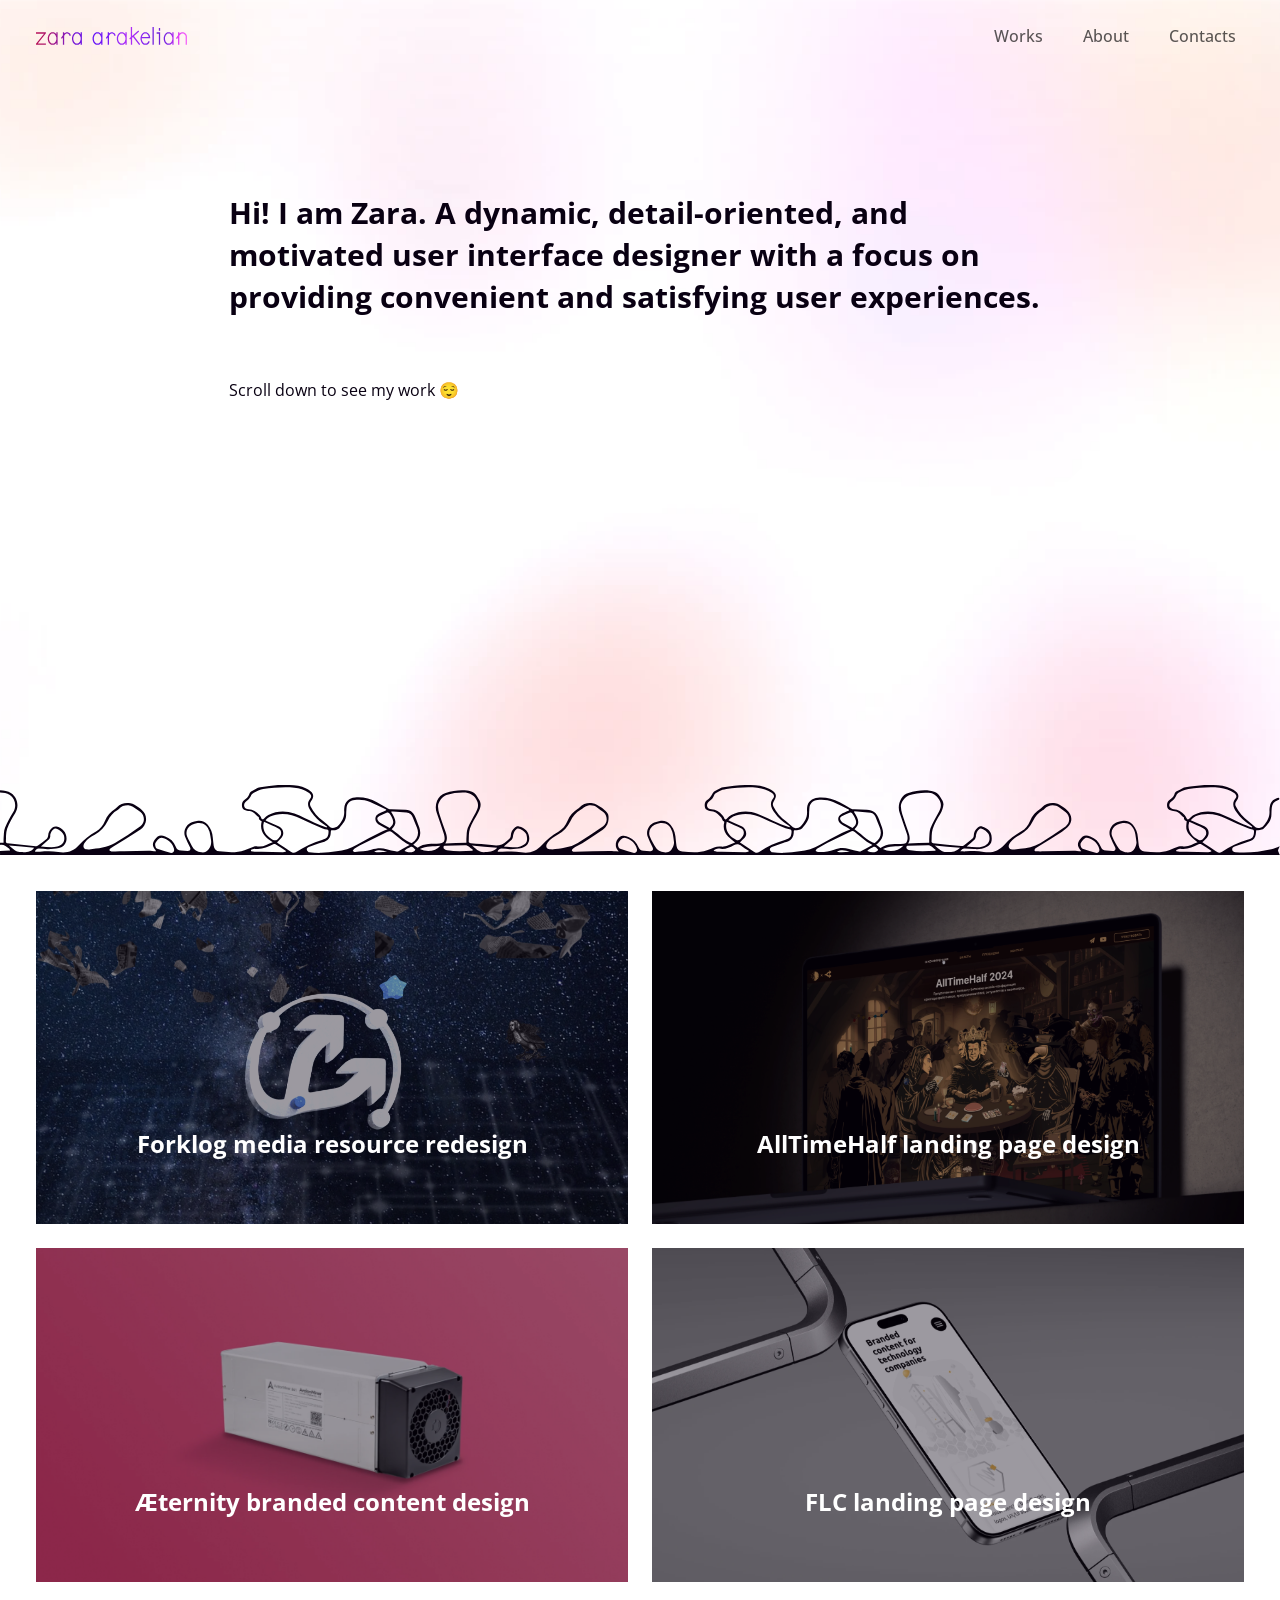
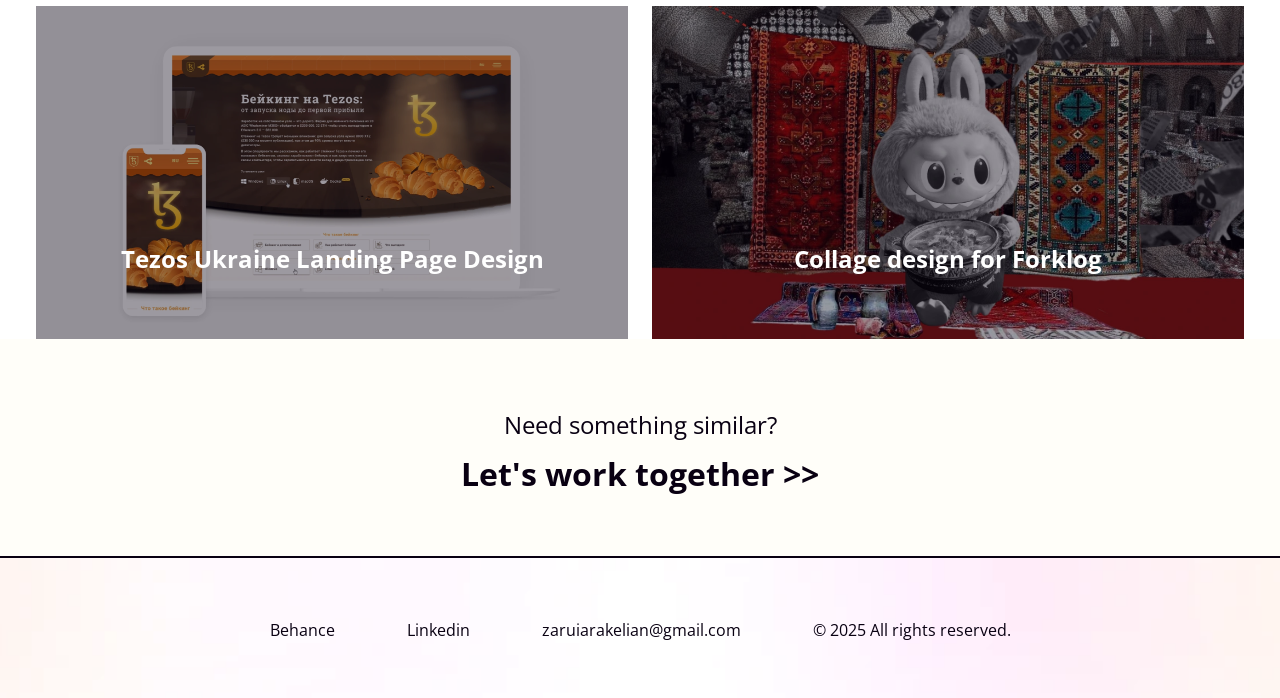
==== commit ce43c901: "image otimisation" ====
--- a/index.html
+++ b/index.html
@@ -81,7 +81,7 @@
                         <article class="col-12 col-md-6 col-lg-6">
                             <div class="project-card">
                                 <a href="forklog.html" class="project-link">
-                                    <img src="images/project-forklog.png" alt="Forklog media resource redesign preview">
+                                    <img src="images/project-forklog.webp" alt="Forklog media resource redesign preview">
                                     <h2>Forklog media resource redesign</h2>
                                 </a>
                             </div>
@@ -90,7 +90,7 @@
                         <article class="col-12 col-md-6 col-lg-6">
                             <div class="project-card">
                                 <a href="AllTimeHalf.html" class="project-link">
-                                    <img src="images/project-alltimehalf.png"
+                                    <img src="images/project-alltimehalf.webp"
                                         alt="AllTimeHalf landing page design preview">
                                     <h2>AllTimeHalf landing page design</h2>
                                 </a>
@@ -100,7 +100,7 @@
                         <article class="col-12 col-md-6 col-lg-6">
                             <div class="project-card">
                                 <a href="Æternity.html" class="project-link">
-                                    <img src="images/project-aeternity.png"
+                                    <img src="images/project-aeternity.webp"
                                         alt="Æternity branded content design preview">
                                     <h2>Æternity branded content design</h2>
                                 </a>
@@ -110,7 +110,7 @@
                         <article class="col-12 col-md-6 col-lg-6">
                             <div class="project-card">
                                 <a href="FLC.html" class="project-link">
-                                    <img src="images/project-flc.png" alt="FLC landing page design preview">
+                                    <img src="images/project-flc.webp" alt="FLC landing page design preview">
                                     <h2>FLC landing page design</h2>
                                 </a>
                             </div>
@@ -119,7 +119,7 @@
                         <article class="col-12 col-md-6 col-lg-6">
                             <div class="project-card">
                                 <a href="Tezos.html" class="project-link">
-                                    <img src="images/project-tezos.png" alt="Tezos Ukraine Landing Page Design preview">
+                                    <img src="images/project-tezos.webp" alt="Tezos Ukraine Landing Page Design preview">
                                     <h2>Tezos Ukraine Landing Page Design</h2>
                                 </a>
                             </div>
@@ -128,7 +128,7 @@
                         <article class="col-12 col-md-6 col-lg-6">
                             <div class="project-card">
                                 <a href="Collage.html" class="project-link">
-                                    <img src="images/labubu.png" alt="Collage design for Forklog preview">
+                                    <img src="images/labubu.webp" alt="Collage design for Forklog preview">
                                     <h2>Collage design for Forklog</h2>
                                 </a>
                             </div>
--- a/css/style.css
+++ b/css/style.css
@@ -106,7 +106,7 @@
 
 /* HERO */
 .hero-section {
-    background-image: url("../images/background.png");
+    background-image: url("../images/background.webp");
     background-size: cover;
     background-position: center;
     background-repeat: no-repeat;
@@ -261,7 +261,7 @@
 .site-footer {
     padding: 10px 36px 60px;
     border-top: 2px solid var(--color-text);
-    background-image: url("../images/footer-background.png");
+    background-image: url("../images/footer-background.webp");
     background-size: cover;
     background-position: center;
     background-repeat: no-repeat;
